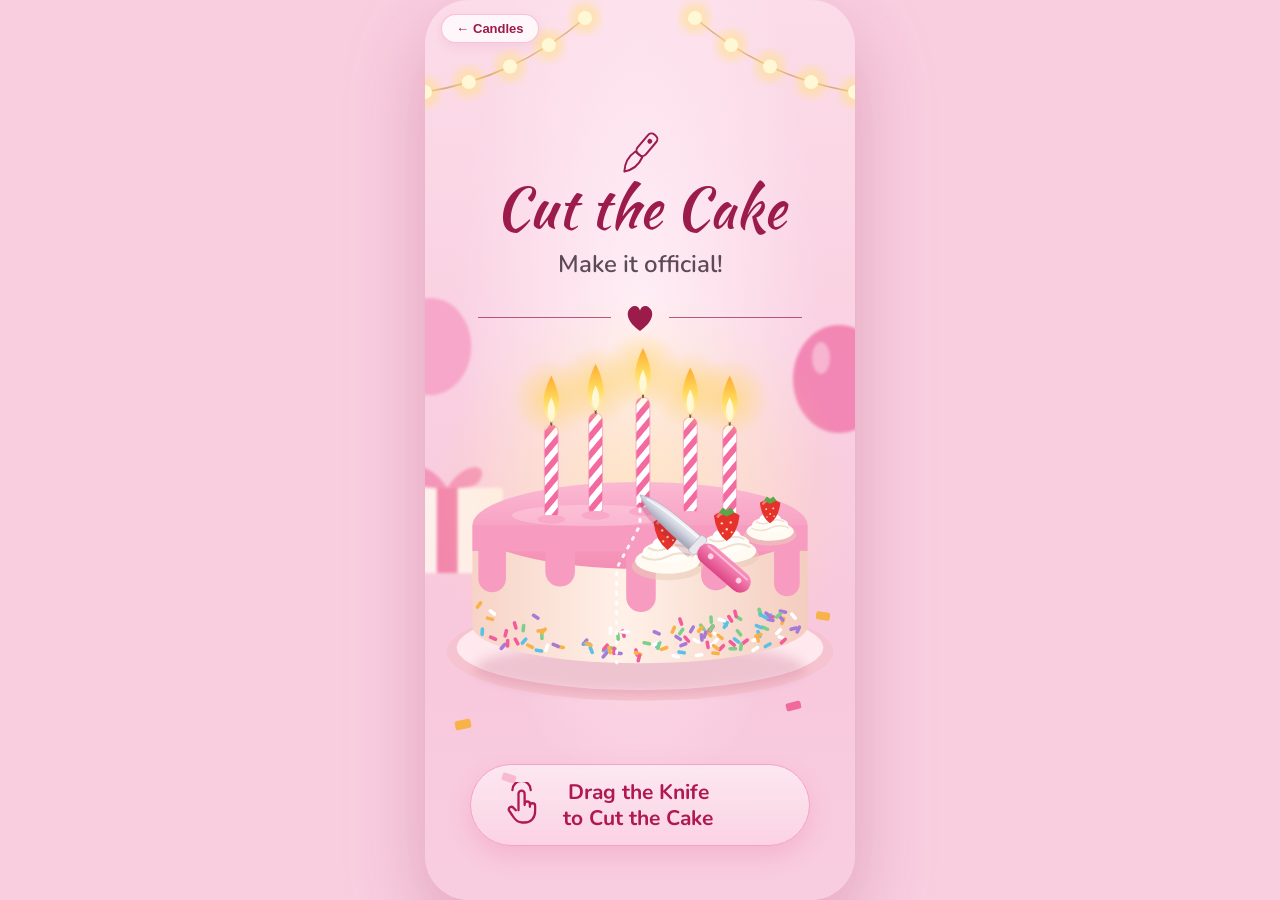
==== cake.html @ 77843c6b "Initial commit: birthday celebration project" ====
<!DOCTYPE html>
<html lang="en">
<head>
<meta charset="UTF-8">
<meta name="viewport" content="width=device-width, initial-scale=1, viewport-fit=cover, user-scalable=no">
<title>SayByMe – Cut the Cake</title>
<link rel="preconnect" href="https://fonts.googleapis.com">
<link rel="preconnect" href="https://fonts.gstatic.com" crossorigin>
<link href="https://fonts.googleapis.com/css2?family=Kaushan+Script&family=Nunito:wght@400;600;700;800&display=swap" rel="stylesheet">
<style>
  :root{--crimson:#9b1c4a;--rose:#e8236f;--mauve:#5c4a57;--pill:#b0194f}
  *{box-sizing:border-box;margin:0;padding:0;-webkit-tap-highlight-color:transparent}
  html,body{height:100%;overflow:hidden;background:#f9cfe0;touch-action:none}
  body{display:flex;align-items:center;justify-content:center;font-family:'Nunito',system-ui,sans-serif}
  .screen{
    position:relative;width:min(100vw,430px);height:min(100dvh,900px);overflow:hidden;
    display:flex;flex-direction:column;
    background:radial-gradient(ellipse at 50% 38%,#fff0f6 0%,transparent 60%),linear-gradient(180deg,#fcdce9,#f8c8dc 70%,#f9cde0);
    user-select:none;-webkit-user-select:none;-webkit-touch-callout:none;cursor:grab;
  }
  .screen.busy{cursor:grabbing}
  @media(min-width:520px){.screen{border-radius:44px;box-shadow:0 30px 80px rgba(160,40,90,.28)}}

  /* Top Navigation Bar */
  .top-nav {
    position: absolute;
    top: 14px;
    left: 16px;
    right: 16px;
    display: flex;
    align-items: center;
    justify-content: space-between;
    z-index: 10;
  }
  .btn-nav-back {
    display: inline-flex;
    align-items: center;
    gap: 4px;
    background: rgba(255, 255, 255, 0.75);
    backdrop-filter: blur(8px);
    border: 1px solid rgba(232, 35, 111, 0.25);
    border-radius: 999px;
    padding: 6px 14px;
    font-size: 13px;
    font-weight: 700;
    color: var(--crimson);
    cursor: pointer;
    text-decoration: none;
    box-shadow: 0 4px 12px rgba(160, 40, 90, 0.08);
    transition: transform 0.2s ease, background 0.2s ease;
  }
  .btn-nav-back:hover {
    background: #ffffff;
    transform: scale(1.04);
  }

  .lights{position:absolute;top:0;left:0;width:100%;height:auto;z-index:3;pointer-events:none}
  .bulb{animation:twinkle 2.4s ease-in-out infinite alternate}
  @keyframes twinkle{from{opacity:.75}to{opacity:1}}

  .top{position:relative;z-index:4;text-align:center;padding:clamp(96px,14vh,138px) 20px 0}
  .kicon{width:54px;height:54px;fill:none;stroke:var(--crimson);stroke-width:2.2;stroke-linejoin:round;stroke-linecap:round;display:block;margin:0 auto -2px;animation:sway 3s ease-in-out infinite}
  @keyframes sway{0%,100%{transform:rotate(-4deg)}50%{transform:rotate(5deg)}}
  h1{font-family:'Kaushan Script',cursive;font-weight:400;color:var(--crimson);font-size:clamp(42px,13vw,56px);line-height:1.1;text-wrap:balance;transition:opacity .25s,transform .25s}
  .sub{margin-top:8px;font-size:clamp(18px,5.6vw,24px);font-weight:600;color:var(--mauve);transition:opacity .25s,transform .25s}
  .swap{opacity:0;transform:translateY(8px)}
  .divider{display:flex;align-items:center;justify-content:center;gap:14px;margin-top:24px}
  .divider i{display:block;width:34%;height:1.5px;background:var(--crimson);opacity:.7}
  .divider svg{width:30px;height:28px;fill:var(--crimson);animation:beat 1.6s ease-in-out infinite}
  @keyframes beat{0%,100%{transform:scale(1)}15%{transform:scale(1.18)}30%{transform:scale(1)}45%{transform:scale(1.12)}}

  .deco{position:absolute;z-index:1;pointer-events:none;filter:blur(1.6px);opacity:.9}
  .balloon{right:-34px;top:36%;width:100px}
  .balloon.b2{left:-40px;right:auto;top:33%;width:90px;opacity:.85}
  .gift{left:-26px;top:50%;width:104px}
  .bit{position:absolute;z-index:2;border-radius:2px;pointer-events:none}

  .stageWrap{position:relative;flex:1;min-height:0;display:flex;align-items:center;justify-content:center;z-index:3;padding:8px 4px 0}
  .glow{position:absolute;left:50%;top:40%;width:115%;aspect-ratio:1;transform:translate(-50%,-50%);
        background:radial-gradient(circle,rgba(255,226,150,.5),rgba(255,226,150,0) 60%);pointer-events:none}
  #cake{position:relative;width:100%;height:100%;overflow:visible}

  .flick{animation:flick 1.1s ease-in-out infinite alternate}
  @keyframes flick{
    0%{transform:scale(1,1) rotate(-1.5deg)}
    35%{transform:scale(.94,1.07) rotate(1.8deg)}
    70%{transform:scale(1.04,.96) rotate(-.6deg)}
    100%{transform:scale(.97,1.05) rotate(1.2deg)}
  }
  .guide{fill:none;stroke:#fff;stroke-width:3;stroke-dasharray:2 8;stroke-linecap:round;opacity:.9;animation:dash 1s linear infinite;transition:opacity .25s}
  @keyframes dash{to{stroke-dashoffset:-10}}
  .busy .guide{opacity:0}

  .bottom-actions-wrap{
    position:relative;z-index:4;align-self:center;
    display:flex;flex-direction:column;align-items:center;gap:12px;
    width:100%;margin-bottom:clamp(30px,6vh,60px);
  }

  .pill{
    position:relative;overflow:hidden;
    display:flex;align-items:center;gap:20px;width:min(82%,340px);padding:14px 26px 14px 30px;
    border-radius:999px;border:1.5px solid #f4a3c2;color:var(--pill);font:700 clamp(17px,5vw,21px)/1.25 'Nunito',sans-serif;
    background:linear-gradient(180deg,rgba(255,255,255,.55),rgba(253,215,230,.6));box-shadow:0 10px 24px rgba(220,80,130,.18);
    transition:transform .2s;cursor:pointer;
  }
  .pill::before{content:"";position:absolute;inset:0;background:linear-gradient(90deg,rgba(255,150,190,.35),rgba(240,48,111,.35));
    transform:scaleX(var(--p,0));transform-origin:left;pointer-events:none}
  .pill>*{position:relative}
  .pill svg{flex:none;width:42px;height:46px;fill:none;stroke:var(--pill);stroke-width:2.6;stroke-linecap:round;stroke-linejoin:round;animation:drag 1.8s ease-in-out infinite}
  @keyframes drag{0%,100%{transform:translateY(-3px)}50%{transform:translateY(5px)}}
  .busy .pill{transform:scale(.97)}
  .busy .pill svg{animation:none}
  .pill:focus-visible{outline:3px solid var(--crimson);outline-offset:3px}

  /* Continue to next surprise button (appears when cake is cut) */
  .btn-next-surprise {
    display: none;
    align-items: center;
    justify-content: center;
    gap: 8px;
    padding: 13px 34px;
    background: linear-gradient(90deg, #e8236f 0%, #9b1c4a 100%);
    color: #ffffff;
    border: none;
    border-radius: 999px;
    font-family: inherit;
    font-size: 16px;
    font-weight: 800;
    cursor: pointer;
    box-shadow: 0 8px 24px rgba(232, 35, 111, 0.45);
    animation: popIn 0.35s cubic-bezier(0.34, 1.56, 0.64, 1);
    transition: all 0.2s ease;
  }
  @keyframes popIn {
    from { opacity: 0; transform: scale(0.85); }
    to { opacity: 1; transform: scale(1); }
  }
  .btn-next-surprise:hover {
    transform: translateY(-2px);
    box-shadow: 0 12px 28px rgba(232, 35, 111, 0.55);
  }

  #fx{position:absolute;inset:0;width:100%;height:100%;z-index:6;pointer-events:none}
  @media(prefers-reduced-motion:reduce){.bulb,.divider svg,.pill svg,.kicon,.guide{animation:none}}

  /* Embedded Mode inside Phone Mockup */
  body.embedded {
    background: transparent !important;
  }
  body.embedded .screen {
    width: 100% !important;
    height: 100% !important;
    max-width: 100% !important;
    max-height: 100% !important;
    border-radius: 0 !important;
    box-shadow: none !important;
    background: radial-gradient(ellipse at 50% 38%,#fff0f6 0%,transparent 60%),linear-gradient(180deg,#fcdce9,#f8c8dc 70%,#f9cde0) !important;
  }
  body.embedded .top-nav {
    display: none !important;
  }
  body.embedded .top {
    padding: 68px 16px 0 !important;
  }
  body.embedded h1 {
    font-size: 38px !important;
  }
  body.embedded .sub {
    font-size: 16px !important;
    margin-top: 4px !important;
  }
  body.embedded .kicon {
    width: 44px !important;
    height: 44px !important;
  }
  body.embedded .divider {
    margin-top: 12px !important;
  }
  body.embedded .stageWrap {
    padding: 0 !important;
  }
  body.embedded .bottom-actions-wrap {
    margin-bottom: 22px !important;
    gap: 8px !important;
  }
  body.embedded .pill {
    width: min(86%, 280px) !important;
    padding: 10px 18px !important;
    font-size: 15px !important;
  }
  body.embedded .pill svg {
    width: 32px !important;
    height: 36px !important;
  }
  body.embedded .btn-next-surprise {
    padding: 10px 24px !important;
    font-size: 14px !important;
  }
</style>
</head>
<body>
<div class="screen" id="screen">

  <!-- Top Nav Bar -->
  <div class="top-nav">
    <button type="button" class="btn-nav-back" id="btn-back">
      <span>←</span> Candles
    </button>
  </div>

  <svg class="lights" viewBox="0 0 430 130" aria-hidden="true">
    <defs><filter id="bl"><feGaussianBlur stdDeviation="5"/></filter></defs>
    <path d="M0 92Q90 78 160 18M430 92Q340 78 270 18" fill="none" stroke="#d9a35e" stroke-width="1.6" opacity=".8"/>
    <g id="bulbs"></g>
  </svg>

  <svg class="deco balloon" viewBox="0 0 100 150" aria-hidden="true"><ellipse cx="50" cy="55" rx="46" ry="54" fill="#f27fb0"/><ellipse cx="32" cy="34" rx="9" ry="16" fill="#fff" opacity=".4"/></svg>
  <svg class="deco balloon b2" viewBox="0 0 100 150" aria-hidden="true"><ellipse cx="50" cy="55" rx="46" ry="54" fill="#f6a0c6"/></svg>
  <svg class="deco gift" viewBox="0 0 110 130" aria-hidden="true">
    <rect x="6" y="40" width="104" height="90" rx="4" fill="#fff4ee"/><rect x="40" y="40" width="22" height="90" fill="#f27fa7"/>
    <path d="M51 40C30 8 4 16 18 34c8 8 28 6 33 6zM51 40c21-32 47-24 33-6-8 8-28 6-33 6z" fill="#f48fb5"/>
  </svg>
  <span class="bit" style="left:7%;top:80%;width:16px;height:9px;background:#f7b24a;transform:rotate(-12deg)"></span>
  <span class="bit" style="left:18%;top:86%;width:14px;height:8px;background:#f06a9b;transform:rotate(18deg)"></span>
  <span class="bit" style="left:84%;top:78%;width:15px;height:8px;background:#f06a9b;transform:rotate(-14deg)"></span>
  <span class="bit" style="left:91%;top:68%;width:14px;height:8px;background:#f7b24a;transform:rotate(8deg)"></span>

  <div class="top">
    <svg class="kicon" viewBox="0 0 60 60" aria-hidden="true"><g transform="rotate(40 30 30)"><rect x="24" y="4" width="12" height="28" rx="5"/><path d="M30 57C37 48 37 39 35 32H25C23 39 23 48 30 57Z"/><circle cx="30" cy="13" r="1.600" fill="#9b1c4a"/></g></svg>
    <h1 id="title">Cut the Cake</h1>
    <p class="sub" id="sub">Make it official!</p>
    <div class="divider"><i></i>
      <svg viewBox="0 0 30 28" aria-hidden="true"><path d="M15 27C2 18 0 8 6 3.500c4-3 8-1 9 3 1-4 5-6 9-3 6 4.500 4 14.500-9 23.500z"/></svg><i></i></div>
  </div>

  <div class="stageWrap">
    <div class="glow"></div>
    <svg id="cake" viewBox="0 -10 400 430" aria-label="Birthday cake and a pink knife" role="img">
      <defs>
        <linearGradient id="bodyG" x1="0" x2="1"><stop offset="0" stop-color="#f7d3c6"/><stop offset=".45" stop-color="#fff1e8"/><stop offset="1" stop-color="#f4cdbf"/></linearGradient>
        <linearGradient id="icingG" x1="0" y1="0" x2="0" y2="1"><stop offset="0" stop-color="#fbb9d2"/><stop offset="1" stop-color="#f48db4"/></linearGradient>
        <linearGradient id="flameG" x1="0" y1="0" x2="0" y2="1"><stop offset="0" stop-color="#ffab2e"/><stop offset=".5" stop-color="#ffd85a"/><stop offset="1" stop-color="#fff3b8"/></linearGradient>
        <radialGradient id="glowG"><stop offset="0" stop-color="#ffd778" stop-opacity=".8"/><stop offset="1" stop-color="#ffd778" stop-opacity="0"/></radialGradient>
        <linearGradient id="spongeG" x1="0" y1="0" x2="0" y2="1">
          <stop offset="0" stop-color="#f48db4"/><stop offset=".07" stop-color="#f48db4"/><stop offset=".075" stop-color="#fbe4bc"/>
          <stop offset=".3" stop-color="#fbe4bc"/><stop offset=".31" stop-color="#fff7ee"/><stop offset=".4" stop-color="#fff7ee"/>
          <stop offset=".41" stop-color="#fbe4bc"/><stop offset=".66" stop-color="#fbe4bc"/><stop offset=".67" stop-color="#ee5f88"/>
          <stop offset=".75" stop-color="#ee5f88"/><stop offset=".76" stop-color="#fbe4bc"/><stop offset="1" stop-color="#f3cf9a"/>
        </linearGradient>
        <linearGradient id="shadeG" x1="0" x2="1"><stop offset="0" stop-color="#7a1646" stop-opacity=".16"/><stop offset=".6" stop-color="#7a1646" stop-opacity="0"/></linearGradient>
        <linearGradient id="steelG" x1="0" y1="0" x2="0" y2="1"><stop offset="0" stop-color="#f6f7fb"/><stop offset=".5" stop-color="#cfd2de"/><stop offset="1" stop-color="#9ea3b6"/></linearGradient>
        <linearGradient id="handleG" x1="0" y1="0" x2="0" y2="1"><stop offset="0" stop-color="#fa92bf"/><stop offset="1" stop-color="#dd4584"/></linearGradient>
        <pattern id="stripe" width="12" height="12" patternUnits="userSpaceOnUse" patternTransform="rotate(40)"><rect width="12" height="12" fill="#fff"/><rect width="6" height="12" fill="#f26aa0"/></pattern>
        <filter id="soft"><feGaussianBlur stdDeviation="6"/></filter>

        <!-- the removable wedge: left-front slice -->
        <clipPath id="sliceClip"><path d="M200 178H30V280A170 38 0 0 0 176.3 317.6V221.6Z"/></clipPath>
        <clipPath id="mainClip"><path clip-rule="evenodd" d="M-200 -200H700V700H-200ZM200 178H30V280A170 38 0 0 0 176.3 317.6V221.6Z"/></clipPath>

        <!-- cake body artwork (used for the whole cake and for the slice) -->
        <g id="art">
          <path d="M30 180V280A170 38 0 0 0 370 280V180Z" fill="url(#bodyG)"/>
          <g id="spr"></g>
          <ellipse cx="200" cy="178" rx="170" ry="44" fill="url(#icingG)"/>
          <rect x="30" y="178" width="340" height="26" fill="#f79cc0"/>
          <g fill="#f79cc0" id="drips"></g>
          <ellipse cx="150" cy="168" rx="80" ry="11" fill="#fff" opacity=".22"/>
        </g>
      </defs>

      <!-- plate -->
      <ellipse cx="200" cy="306" rx="196" ry="50" fill="#f6c3d0"/>
      <ellipse cx="200" cy="302" rx="186" ry="43" fill="#ffe9ef"/>
      <ellipse cx="200" cy="323" rx="168" ry="26" fill="#c9708f" opacity=".3" filter="url(#soft)"/>

      <!-- interior face revealed after the slice leaves -->
      <rect x="31" y="178" width="169" height="102" fill="url(#spongeG)"/>
      <rect x="31" y="178" width="169" height="102" fill="url(#shadeG)"/>

      <!-- main cake -->
      <use id="mainUse" href="#art"/>
      <g id="sticks"></g>
      <g id="swirlsMain"></g>
      <g id="flames"></g>

      <!-- the slice -->
      <g id="slice" style="display:none">
        <ellipse id="sliceShadow" cx="100" cy="322" rx="92" ry="14" fill="#c9708f" opacity="0" filter="url(#soft)"/>
        <path id="sliceFace" d="M200 178L176.300 221.600V317.600L200 280Z" fill="url(#spongeG)" opacity="0"/>
        <use href="#art" clip-path="url(#sliceClip)"/>
        <path d="M176.300 221.600V317.600L170.300 317.400V221.300Z" fill="#fbe4bc" opacity=".9"/>
        <g id="swirlsSlice"></g>
      </g>

      <!-- cut lines -->
      <g id="seams" fill="none" stroke-linejoin="round">
        <path class="s1s" d="M200 178L176.300 221.600V317.600" pathLength="1" stroke="#7a1646" stroke-opacity=".28" stroke-width="6" stroke-dasharray="1 2" stroke-dashoffset="1"/>
        <path class="s1" d="M200 178L176.300 221.600V317.600" pathLength="1" stroke="#c64b78" stroke-width="2.400" stroke-dasharray="1 2" stroke-dashoffset="1"/>
        <path class="s2s" d="M200 178H30" pathLength="1" stroke="#7a1646" stroke-opacity=".28" stroke-width="6" stroke-dasharray="1 2" stroke-dashoffset="1"/>
        <path class="s2" d="M200 178H30" pathLength="1" stroke="#c64b78" stroke-width="2.400" stroke-dasharray="1 2" stroke-dashoffset="1"/>
      </g>
      <path class="guide" d="M200 152V178L176.300 221.600V317.600"/>

      <!-- knife: tip at origin, blade pointing along +x -->
      <g id="knife">
        <g id="kn" transform="translate(200 150) rotate(41) scale(.72)">
          <path d="M0 0C16-9 34-12 104-12V13C42 13 16 9 0 0Z" fill="#7a1646" opacity=".18" transform="translate(5 9)"/>
          <path d="M0 0C16-9 34-12 104-12V13C42 13 16 9 0 0Z" fill="url(#steelG)" stroke="#aeb2c2" stroke-width="1"/>
          <path d="M12-2C36-6 70-8 100-8" stroke="#fff" stroke-width="2" opacity=".75" fill="none" stroke-linecap="round"/>
          <rect x="102" y="-15" width="12" height="30" rx="4" fill="#e9e6ee" stroke="#b9b4c4"/>
          <rect x="112" y="-15" width="90" height="30" rx="15" fill="url(#handleG)"/>
          <circle cx="132" cy="0" r="4" fill="#ffd3e5"/><circle cx="184" cy="0" r="4" fill="#ffd3e5"/>
          <path d="M120-9H192" stroke="#fff" stroke-opacity=".45" stroke-width="3" stroke-linecap="round"/>
        </g>
      </g>
    </svg>
  </div>

  <div class="bottom-actions-wrap">
    <button class="pill" id="pill" type="button" aria-live="polite">
      <svg viewBox="0 0 48 52" aria-hidden="true"><path d="M13 9a10.500 10.500 0 0 1 21 0M20 32V13a3.500 3.500 0 0 1 7 0v13M27 25a3 3 0 0 1 6 0v3M33 27a3 3 0 0 1 6 0v6c0 8-5 13-12 13h-3c-5 0-8-3-11-8l-4-6a3 3 0 0 1 5-3l3 3"/></svg>
      <span id="pillText">Drag the Knife<br>to Cut the Cake</span>
    </button>

    <button class="btn-next-surprise" id="btn-next-surprise" type="button">
      Next: Read Your Letter 💌 →
    </button>
  </div>

  <canvas id="fx"></canvas>
</div>

<script>
(() => {
  const $ = s => document.querySelector(s);
  const screen = $('#screen'), pill = $('#pill'), cake = $('#cake');
  const cv = $('#fx'), ctx = cv.getContext('2d');
  const nextSurpriseBtn = $('#btn-next-surprise');
  const add = (id, html) => $(id).insertAdjacentHTML('beforeend', html);
  const clamp = (v, a, b) => Math.max(a, Math.min(b, v));

  /* ---------- URL params & embedded mode ---------- */
  const params = new URLSearchParams(location.search);
  const name = params.get('to') || 'Sanjana';
  const fromName = params.get('from') || 'Rohan';
  const isEmbedded = params.get('embedded') === '1' || (window.parent && window.parent !== window);
  if (isEmbedded) {
    document.body.classList.add('embedded');
  }

  // Back button handling
  const btnBack = $('#btn-back');
  if (btnBack) {
    btnBack.addEventListener('click', () => {
      if (window.parent && window.parent !== window) {
        if (typeof window.parent.switchToCandleView === 'function') {
          window.parent.switchToCandleView();
          return;
        }
      }
      location.href = 'candle.html?' + params.toString();
    });
  }

  // Next surprise button handling (Goes to Personal Letter)
  if (nextSurpriseBtn) {
    nextSurpriseBtn.addEventListener('click', () => {
      if (window.parent && window.parent !== window) {
        if (typeof window.parent.switchToMessageView === 'function') {
          window.parent.switchToMessageView();
          return;
        }
        window.parent.postMessage({ type: 'SAYBYME_SWITCH_VIEW', view: 'message' }, '*');
        return;
      }
      location.href = 'message.html?' + params.toString();
    });
  }

  /* ---------- geometry of the cut ---------- */
  const TOP = 150, CY = 178, FX = 176.3, FY = 221.6, FB = 317.6;
  const LTOP = 49.63, TOTAL = LTOP + (FB - FY);
  const tipFor = y => y <= CY ? [200, y] : y <= FY ? [200 - (y - CY) * (23.7 / 43.6), y] : [FX, y];
  const frac1  = y => y <= CY ? 0 : clamp((y <= FY ? (y - CY) * (LTOP / 43.6) : LTOP + (y - FY)) / TOTAL, 0, 1);

  /* ---------- build artwork ---------- */
  let seed = 7; const rnd = () => (seed = (seed * 16807) % 2147483647) / 2147483647;

  [[0,92],[43.8,82.1],[85,66.5],[123.8,45.1],[160,18]].forEach(([x,y],i) =>
    [x, 430 - x].forEach((px, k) => add('#bulbs',
      `<g class="bulb" style="animation-delay:-${(i*.5+k*.8).toFixed(1)}s"><circle cx="${px}" cy="${y}" r="15" fill="#ffe27a" opacity=".5" filter="url(#bl)"/><circle cx="${px}" cy="${y}" r="7" fill="#fff8d6"/></g>`)));

  [[36,28,246],[104,30,240],[186,30,266],[262,30,244],[336,26,250]].forEach(([x,w,e]) =>
    add('#drips', `<rect x="${x}" y="190" width="${w}" height="${e-190}" rx="${w/2}"/>`));

  const cols = ['#f45b9a','#f7b24a','#5bc0e8','#a77ad8','#ffffff','#7ccf8a'];
  for (let i = 0; i < 110; i++) {
    const x = 38 + rnd() * 324, yb = 280 + 38 * Math.sqrt(1 - ((x - 200) / 170) ** 2);
    const y = yb - 6 - rnd() * 34, c = cols[(rnd() * cols.length) | 0], r = (rnd() * 180) | 0;
    add('#spr', `<rect x="${x.toFixed(1)}" y="${y.toFixed(1)}" width="3.600" height="9" rx="1.800" fill="${c}" transform="rotate(${r} ${x.toFixed(1)} ${y.toFixed(1)})"/>`);
  }

  const X = [110, 155, 203, 251, 291], BASE = [172, 168, 164, 168, 172], H = [96, 104, 116, 100, 96];
  X.forEach((x, i) => {
    const top = BASE[i] - H[i];
    add('#sticks',
      `<rect x="${x-7}" y="${top}" width="14" height="${H[i]}" rx="7" fill="url(#stripe)" stroke="#f3a0c0" stroke-width=".8"/>
       <ellipse cx="${x}" cy="${BASE[i]}" rx="14" ry="4.500" fill="#f9a8c8"/>
       <path d="M${x} ${top} v-6" stroke="#4a2a22" stroke-width="2" stroke-linecap="round"/>`);
    add('#flames',
      `<g transform="translate(${x} ${top-5})"><g class="flick" style="animation-delay:-${(i*.27).toFixed(2)}s">
         <circle r="40" cy="-22" fill="url(#glowG)"/>
         <path d="M0 3C-11-8-10-25 0-45 10-25 11-8 0 3Z" fill="url(#flameG)"/>
         <path d="M0 1C-5-4-5-13 0-23 5-13 5-4 0 1Z" fill="#fff8d6"/>
       </g></g>`);
  });

  const swirl = (x, y, s) =>
    `<g transform="translate(${x} ${y}) scale(${s})">
       <ellipse cy="5" rx="33" ry="13" fill="#e9cdb8" opacity=".55"/>
       <ellipse rx="30" ry="12" fill="#fffaf2"/><ellipse cy="-8" rx="23" ry="10" fill="#fffdf8"/><ellipse cy="-15" rx="14" ry="8" fill="#fff"/>
       <path d="M-24-4q12 6 24 0t24 0M-18-12q9 5 18 0t18 0" stroke="#f2e0cf" stroke-width="2" fill="none"/>
       <g transform="translate(0 -27)">
         <path d="M-13-9Q0-18 13-9Q11 9 0 17Q-11 9-13-9Z" fill="#e5322d"/>
         <path d="M-9-8Q-5-13 0-12" stroke="#ff9a90" stroke-width="3" fill="none" stroke-linecap="round" opacity=".7"/>
         <g fill="#ffd9a0"><circle cx="-5" cy="-1" r="1.200"/><circle cx="4" cy="-2" r="1.200"/><circle cx="0" cy="5" r="1.200"/><circle cx="-4" cy="9" r="1"/><circle cx="5" cy="8" r="1"/></g>
         <path d="M-8-12l8 4 8-4-4-5-4 3-4-3z" fill="#58a845"/>
       </g></g>`;
  [[332,184,.8],[288,204,1],[228,214,1.1]].forEach(a => add('#swirlsMain', swirl(...a)));
  [[135,208,1],[65,184,.8]].forEach(a => add('#swirlsSlice', swirl(...a)));

  /* ---------- state ---------- */
  const mainUse = $('#mainUse'), slice = $('#slice'), face = $('#sliceFace'), sShadow = $('#sliceShadow');
  const kn = $('#kn'), knife = $('#knife'), seams = $('#seams');
  const s1 = [...document.querySelectorAll('.s1,.s1s')], s2 = [...document.querySelectorAll('.s2,.s2s')];
  const K = { x: 200, y: TOP, a: 41, o: 1 };
  let state = 'idle', S1 = 0, S2 = 0, ty = TOP, startY = 0, lastY = TOP, parts = [], W = 0, Hh = 0, dpr = 1;

  const drawKnife = () => { kn.setAttribute('transform', `translate(${K.x.toFixed(2)} ${K.y.toFixed(2)}) rotate(${K.a}) scale(.72)`); knife.setAttribute('opacity', K.o); };
  const drawSeams = () => { s1.forEach(p => p.setAttribute('stroke-dashoffset', 1 - S1)); s2.forEach(p => p.setAttribute('stroke-dashoffset', 1 - S2)); };
  const setBusy = b => screen.classList.toggle('busy', b);

  const ease = { out: t => 1 - (1 - t) ** 3, io: t => t < .5 ? 4 * t * t * t : 1 - (-2 * t + 2) ** 3 / 2,
                 back: t => { const c1 = 1.5, c3 = c1 + 1; return 1 + c3 * (t - 1) ** 3 + c1 * (t - 1) ** 2; } };
  const tween = (ms, fn, e = ease.io) => new Promise(res => {
    const t0 = performance.now();
    const step = now => { const k = Math.min(1, (now - t0) / ms); fn(e(k), k); k < 1 ? requestAnimationFrame(step) : res(); };
    requestAnimationFrame(step);
  });

  function resize() {
    dpr = Math.min(window.devicePixelRatio || 1, 2);
    W = screen.clientWidth; Hh = screen.clientHeight; cv.width = W * dpr; cv.height = Hh * dpr;
  }
  addEventListener('resize', resize); resize();

  const toScreen = (x, y) => { const m = cake.getScreenCTM(), r = screen.getBoundingClientRect(); return [x * m.a + m.e - r.left, y * m.d + m.f - r.top]; };
  const relBox = el => { const a = el.getBoundingClientRect(), b = screen.getBoundingClientRect(); return { x: a.left - b.left, y: a.top - b.top, w: a.width, h: a.height }; };

  function crumbs(n) {
    const [x, y] = toScreen(K.x, K.y), c = ['#f9d6a8', '#fff3e3', '#f48db4', '#ffffff'];
    for (let i = 0; i < n; i++) parts.push({ k: 'm', x, y, vx: (Math.random() - .5) * 90, vy: -20 - Math.random() * 90, r0: 1.5 + Math.random() * 2, col: c[(Math.random() * 4) | 0], life: .6 + Math.random() * .4, age: 0 });
  }
  function burst(ox, oy, n, spread) {
    const c = ['#f45b9a','#f7b24a','#ffd95a','#5bc0e8','#a77ad8','#ff7aa8','#ffffff'];
    for (let i = 0; i < n; i++) {
      const a = -Math.PI / 2 + (Math.random() - .5) * spread, sp = 300 + Math.random() * 520;
      parts.push({ k: 'c', x: ox, y: oy, vx: Math.cos(a) * sp, vy: Math.sin(a) * sp, r: Math.random() * 6.3, vr: (Math.random() - .5) * 14,
                   w: 6 + Math.random() * 6, h: 3 + Math.random() * 5, col: c[(Math.random() * c.length) | 0], life: 2.2 + Math.random() * 1.2, age: 0 });
    }
  }
  function hearts(ox, oy, n) {
    for (let i = 0; i < n; i++)
      parts.push({ k: 'h', x: ox + (Math.random() - .5) * 120, y: oy + (Math.random() - .5) * 30, vx: (Math.random() - .5) * 40, vy: -60 - Math.random() * 90,
                   s: .8 + Math.random() * .9, col: Math.random() < .5 ? '#f0306f' : '#ff8fb8', life: 1.8 + Math.random() * 1, age: -Math.random() * .5 });
  }

  function setText(t, s, pt) {
    const T = $('#title'), S = $('#sub');
    T.classList.add('swap'); S.classList.add('swap');
    setTimeout(() => { T.textContent = t; S.textContent = s; $('#pillText').innerHTML = pt; T.classList.remove('swap'); S.classList.remove('swap'); }, 250);
  }

  /* ---------- cutting ---------- */
  function applyCut(y) {
    ty = y; const t = tipFor(y); K.x = t[0]; K.y = t[1]; S1 = frac1(y);
    if (y > CY && Math.abs(y - lastY) > .6 && Math.random() < .7) crumbs(1 + (Math.random() * 2 | 0));
    lastY = y; drawKnife(); drawSeams();
  }
  const sliceSep = s => {
    slice.setAttribute('transform', `translate(${-23 * s} ${30 * s}) rotate(${-3.5 * s} 100 250)`);
    face.setAttribute('opacity', clamp(s * 4, 0, 1)); sShadow.setAttribute('opacity', clamp(s * 3, 0, 1) * .8);
  };

  async function retract() {
    state = 'auto'; const from = ty;
    await tween(320, e => applyCut(from + (TOP - from) * e), ease.out);
    S1 = 0; drawSeams(); setBusy(false); state = 'idle';
  }

  async function finishCut1() {
    state = 'auto'; setBusy(true); const from = ty;
    await tween(260, e => applyCut(from + (FB - from) * e), ease.out);
    // lift the knife out and bring it back to the top centre
    await tween(420, e => { K.x = FX + (200 - FX) * e; K.y = FB + (TOP - FB) * e - Math.sin(Math.PI * e) * 10; drawKnife(); });
    await tween(200, e => { K.x = 200; K.y = TOP + (CY - TOP) * e; drawKnife(); }, ease.out);
    // second cut: slide along the back edge of the wedge
    await tween(700, e => { K.x = 200 - 170 * e; K.y = CY; S2 = e; if (Math.random() < .6) crumbs(1); drawKnife(); drawSeams(); });
    await tween(260, e => { K.y = CY - 26 * e; K.x = 30 - 6 * e; drawKnife(); }, ease.out);
    await tween(260, e => { K.o = 1 - e; K.x = 24 - 12 * e; drawKnife(); }, ease.io);
    separate();
  }

  async function separate() {
    mainUse.setAttribute('clip-path', 'url(#mainClip)');
    slice.style.display = ''; sliceSep(0); seams.style.opacity = 0;
    const c = relBox(cake);
    burst(c.x + c.w * .5, c.y + c.h * .38, 130, Math.PI * 1.1);
    setTimeout(() => { burst(c.x + c.w * .25, c.y + c.h * .5, 50, 1.2); burst(c.x + c.w * .75, c.y + c.h * .5, 50, 1.2); hearts(c.x + c.w * .3, c.y + c.h * .62, 14); }, 280);
    setText(name ? 'Happy Birthday, ' + name + '!' : 'Happy Birthday!', 'The first slice is yours 🍰', 'Tap to<br>Cut Again');
    try { navigator.vibrate && navigator.vibrate([40, 40, 90]); } catch (e) {}
    await tween(950, sliceSep, ease.back);
    setBusy(false); state = 'done';

    // Show Continue button
    if (nextSurpriseBtn) {
      nextSurpriseBtn.style.display = 'inline-flex';
    }
  }

  async function reset() {
    state = 'auto';
    if (nextSurpriseBtn) nextSurpriseBtn.style.display = 'none';
    await tween(450, e => sliceSep(1 - e), ease.io);
    mainUse.removeAttribute('clip-path'); slice.style.display = 'none';
    S1 = S2 = 0; seams.style.opacity = 1; drawSeams();
    ty = lastY = TOP; K.x = 200; K.y = TOP; K.o = 0; drawKnife();
    setText('Cut the Cake', 'Make it official!', 'Drag the Knife<br>to Cut the Cake');
    await tween(350, e => { K.o = e; drawKnife(); }, ease.out);
    state = 'idle';
  }

  /* ---------- input ---------- */
  const toSvg = (() => { const pt = cake.createSVGPoint(); return e => { pt.x = e.clientX; pt.y = e.clientY; return pt.matrixTransform(cake.getScreenCTM().inverse()); }; })();

  screen.addEventListener('pointerdown', e => {
    if (state === 'done') { if (e.target.closest('#pill')) reset(); return; }
    if (state !== 'idle') return;
    state = 'drag'; setBusy(true); startY = toSvg(e).y - (ty - TOP);
  });
  addEventListener('pointermove', e => { if (state === 'drag') applyCut(clamp(TOP + (toSvg(e).y - startY), TOP, FB)); });
  const release = () => { if (state !== 'drag') return; ty >= TOP + (FB - TOP) * .8 ? finishCut1() : retract(); };
  addEventListener('pointerup', release); addEventListener('pointercancel', release);
  addEventListener('contextmenu', e => e.preventDefault());
  addEventListener('keydown', e => {
    if ((e.key === ' ' || e.key === 'Enter') && !e.repeat) { e.preventDefault(); if (state === 'done') reset(); else if (state === 'idle') finishCut1(); }
  });

  /* ---------- main loop ---------- */
  let last = 0;
  function frame(t) {
    const dt = Math.min(.05, (t - last) / 1000 || 0); last = t;
    if (state === 'idle') { K.y = TOP + Math.sin(t / 320) * 4; K.x = 200; drawKnife(); }
    pill.style.setProperty('--p', state === 'done' ? 0 : (S1 * .55 + S2 * .45).toFixed(3));

    ctx.setTransform(dpr, 0, 0, dpr, 0, 0); ctx.clearRect(0, 0, W, Hh);
    parts = parts.filter(q => (q.age += dt) < q.life && q.y < Hh + 30);
    for (const q of parts) {
      if (q.age < 0) continue;
      q.x += q.vx * dt; q.y += q.vy * dt;
      if (q.k === 'm') {
        q.vy += 700 * dt; ctx.globalAlpha = 1 - q.age / q.life; ctx.fillStyle = q.col;
        ctx.beginPath(); ctx.arc(q.x, q.y, q.r0, 0, 6.283); ctx.fill();
      } else if (q.k === 'h') {
        ctx.globalAlpha = Math.min(1, (q.life - q.age) * 1.5); ctx.fillStyle = q.col;
        ctx.save(); ctx.translate(q.x + Math.sin(q.age * 4) * 6, q.y); ctx.scale(q.s * 2, q.s * 2);
        ctx.beginPath(); ctx.moveTo(0, 4); ctx.bezierCurveTo(-9, -2, -5, -10, 0, -5); ctx.bezierCurveTo(5, -10, 9, -2, 0, 4); ctx.fill(); ctx.restore();
      } else {
        q.vy += 900 * dt; q.vx *= .992; q.r += q.vr * dt; ctx.globalAlpha = Math.min(1, (q.life - q.age) * 2);
        ctx.save(); ctx.translate(q.x, q.y); ctx.rotate(q.r); ctx.fillStyle = q.col; ctx.fillRect(-q.w / 2, -q.h / 2, q.w, q.h); ctx.restore();
      }
    }
    ctx.globalAlpha = 1;
    requestAnimationFrame(frame);
  }
  drawKnife(); drawSeams();
  requestAnimationFrame(frame);
})();
</script>
</body>
</html>
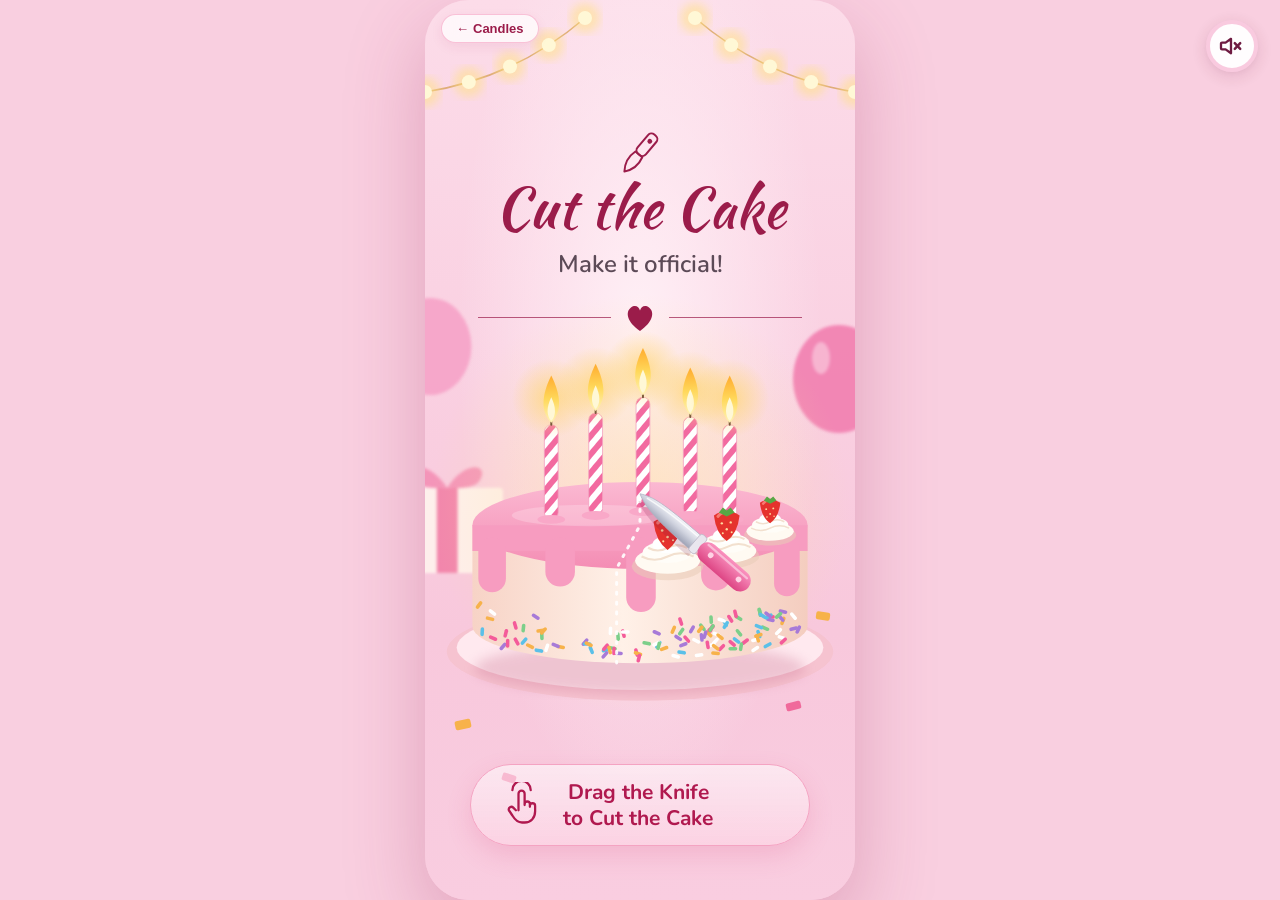
==== commit 707c153c: "Add background music, mobile-responsive layouts, celebration finale, and webapp link sharing" ====
--- a/cake.html
+++ b/cake.html
@@ -113,36 +113,46 @@
   .busy .pill svg{animation:none}
   .pill:focus-visible{outline:3px solid var(--crimson);outline-offset:3px}
 
-  /* Continue to next surprise button (appears when cake is cut) */
+  /* Continue to next surprise button - Minimalist */
   .btn-next-surprise {
     display: none;
     align-items: center;
     justify-content: center;
-    gap: 8px;
-    padding: 13px 34px;
-    background: linear-gradient(90deg, #e8236f 0%, #9b1c4a 100%);
+    gap: 7px;
+    padding: 9px 22px;
+    background: linear-gradient(135deg, #e8236f 0%, #c2185b 100%);
     color: #ffffff;
     border: none;
     border-radius: 999px;
     font-family: inherit;
-    font-size: 16px;
-    font-weight: 800;
+    font-size: 13.5px;
+    font-weight: 700;
     cursor: pointer;
-    box-shadow: 0 8px 24px rgba(232, 35, 111, 0.45);
-    animation: popIn 0.35s cubic-bezier(0.34, 1.56, 0.64, 1);
+    box-shadow: 0 4px 14px rgba(232, 35, 111, 0.24);
+    animation: popIn 0.3s cubic-bezier(0.34, 1.56, 0.64, 1);
     transition: all 0.2s ease;
   }
   @keyframes popIn {
-    from { opacity: 0; transform: scale(0.85); }
+    from { opacity: 0; transform: scale(0.9); }
     to { opacity: 1; transform: scale(1); }
   }
   .btn-next-surprise:hover {
-    transform: translateY(-2px);
-    box-shadow: 0 12px 28px rgba(232, 35, 111, 0.55);
+    transform: translateY(-1px);
+    box-shadow: 0 6px 18px rgba(232, 35, 111, 0.32);
   }
 
   #fx{position:absolute;inset:0;width:100%;height:100%;z-index:6;pointer-events:none}
   @media(prefers-reduced-motion:reduce){.bulb,.divider svg,.pill svg,.kicon,.guide{animation:none}}
+
+  @media (max-width: 480px) {
+    .top { padding: clamp(56px, 10vh, 80px) 16px 0; }
+    h1 { font-size: clamp(30px, 8.5vw, 40px); }
+    .sub { font-size: 15px; margin-top: 4px; }
+    .kicon { width: 42px; height: 42px; }
+    .divider { margin-top: 10px; }
+    .bottom-actions-wrap { margin-bottom: 20px; gap: 8px; }
+    .pill { padding: 8px 16px; font-size: 13.5px; width: min(88%, 270px); }
+  }
 
   /* Embedded Mode inside Phone Mockup */
   body.embedded {
@@ -161,41 +171,41 @@
     display: none !important;
   }
   body.embedded .top {
-    padding: 68px 16px 0 !important;
+    padding: 54px 14px 0 !important;
   }
   body.embedded h1 {
-    font-size: 38px !important;
+    font-size: 32px !important;
   }
   body.embedded .sub {
-    font-size: 16px !important;
-    margin-top: 4px !important;
+    font-size: 14px !important;
+    margin-top: 3px !important;
   }
   body.embedded .kicon {
-    width: 44px !important;
-    height: 44px !important;
+    width: 38px !important;
+    height: 38px !important;
   }
   body.embedded .divider {
-    margin-top: 12px !important;
+    margin-top: 8px !important;
   }
   body.embedded .stageWrap {
     padding: 0 !important;
   }
   body.embedded .bottom-actions-wrap {
-    margin-bottom: 22px !important;
+    margin-bottom: 20px !important;
     gap: 8px !important;
   }
   body.embedded .pill {
-    width: min(86%, 280px) !important;
-    padding: 10px 18px !important;
-    font-size: 15px !important;
+    width: min(86%, 260px) !important;
+    padding: 8px 16px !important;
+    font-size: 14px !important;
   }
   body.embedded .pill svg {
-    width: 32px !important;
-    height: 36px !important;
+    width: 28px !important;
+    height: 32px !important;
   }
   body.embedded .btn-next-surprise {
-    padding: 10px 24px !important;
-    font-size: 14px !important;
+    padding: 9px 20px !important;
+    font-size: 13px !important;
   }
 </style>
 </head>
@@ -588,5 +598,6 @@
   requestAnimationFrame(frame);
 })();
 </script>
+<script src="bg-music.js"></script>
 </body>
 </html>
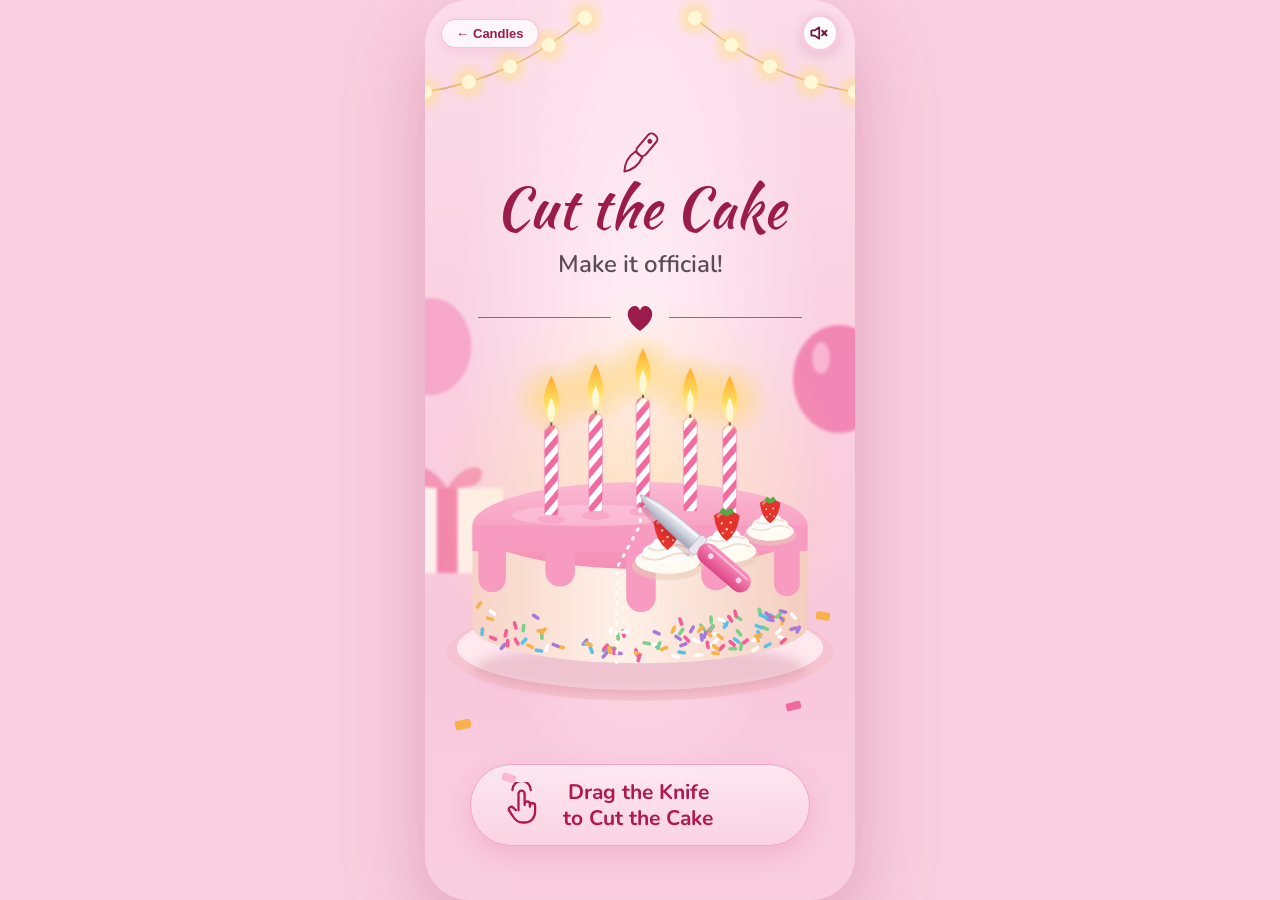
==== commit f174e4a2: "Ensure persistent preview speaker button and continuous music playback across all pages" ====
--- a/cake.html
+++ b/cake.html
@@ -32,6 +32,41 @@
     justify-content: space-between;
     z-index: 10;
   }
+  .btn-phone-sound {
+    width: 36px;
+    height: 36px;
+    border-radius: 50%;
+    background-color: #ffffff;
+    border: 3px solid #f9cadf;
+    box-shadow: 0 3px 12px rgba(122, 22, 70, 0.14);
+    display: flex;
+    align-items: center;
+    justify-content: center;
+    padding: 0;
+    cursor: pointer;
+    user-select: none;
+    outline: none;
+    transition: transform 0.2s cubic-bezier(0.34, 1.56, 0.64, 1),
+                box-shadow 0.2s ease,
+                border-color 0.2s ease;
+  }
+  .btn-phone-sound:hover {
+    transform: scale(1.08);
+    border-color: #f7b5d2;
+  }
+  .btn-phone-sound:active {
+    transform: scale(0.92);
+  }
+  .btn-phone-sound .speaker-svg {
+    width: 20px;
+    height: 20px;
+    display: block;
+    pointer-events: none;
+  }
+  body.embedded .btn-phone-sound,
+  body.embedded #btn-sound-toggle {
+    display: none !important;
+  }
   .btn-nav-back {
     display: inline-flex;
     align-items: center;
@@ -216,6 +251,13 @@
   <div class="top-nav">
     <button type="button" class="btn-nav-back" id="btn-back">
       <span>←</span> Candles
+    </button>
+    <button type="button" class="btn-phone-sound" id="btn-sound-toggle" aria-label="Toggle Sound" title="Toggle Sound">
+      <svg class="speaker-svg" viewBox="0 0 28 28" fill="none" xmlns="http://www.w3.org/2000/svg" aria-hidden="true">
+        <path d="M13 6.8 L7.6 10.6 H4 C3.45 10.6 3 11.05 3 11.6 V16.4 C3 16.95 3.45 17.4 4 17.4 H7.6 L13 21.2 Z" stroke="#671038" stroke-width="2.3" stroke-linecap="round" stroke-linejoin="round" fill="none"/>
+        <path d="M16.8 10.6 C18.1 11.6 18.8 12.7 18.8 14 C18.8 15.3 18.1 16.4 16.8 17.4" stroke="#671038" stroke-width="2.3" stroke-linecap="round" fill="none"/>
+        <path d="M20.4 7.6 C22.6 9.5 23.8 11.6 23.8 14 C23.8 16.4 22.6 18.5 20.4 20.4" stroke="#671038" stroke-width="2.3" stroke-linecap="round" fill="none"/>
+      </svg>
     </button>
   </div>
 
